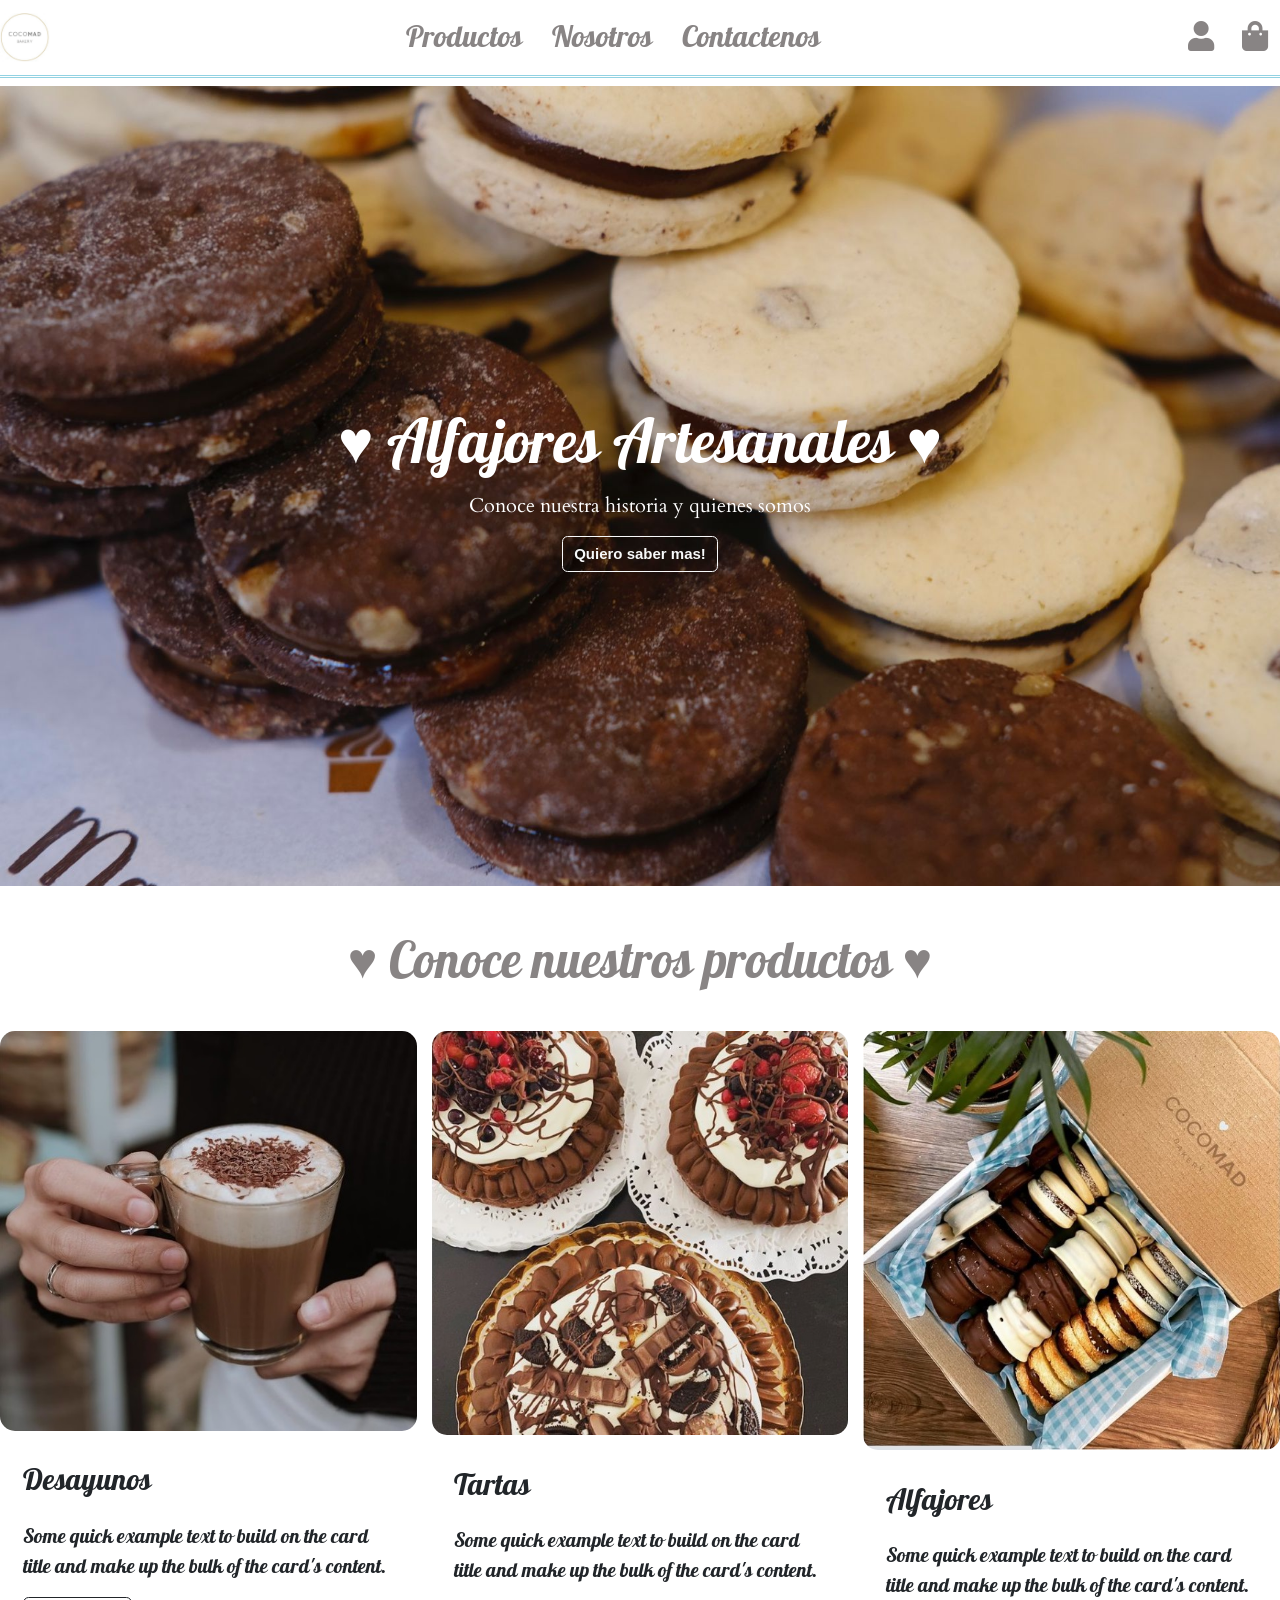
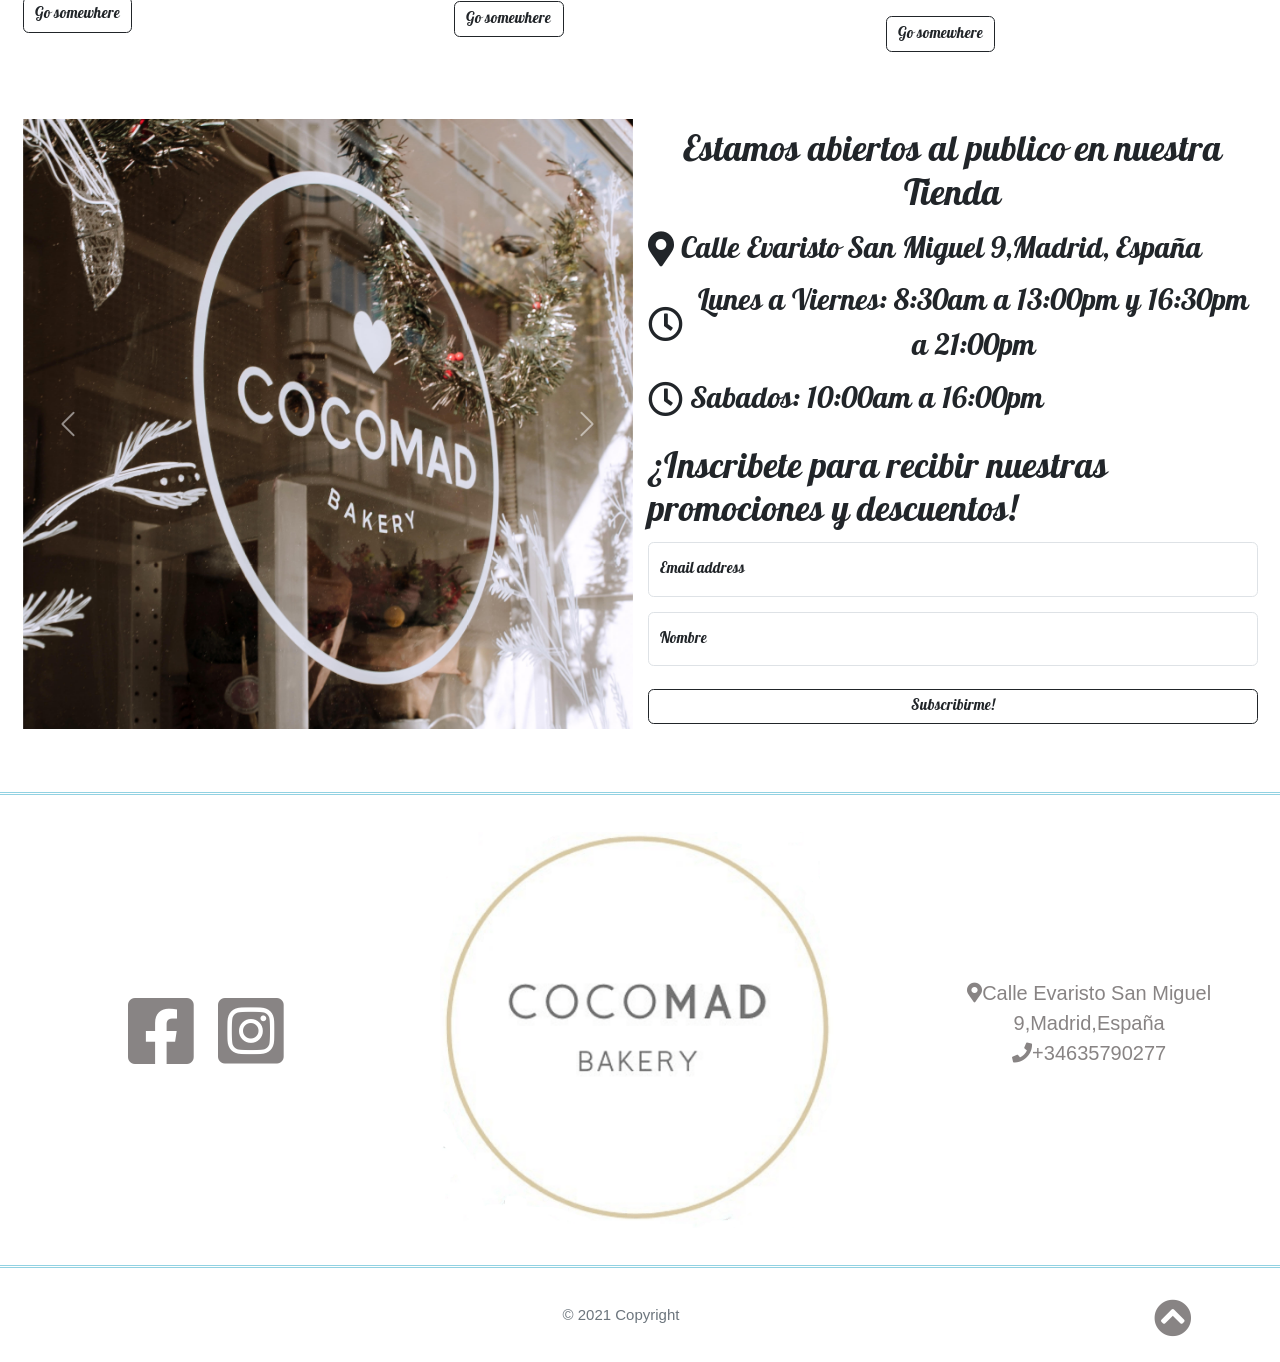
==== cocomad/index.html @ eaf37730 "avance con cocomad" ====
<!doctype html>
<html lang="en">

<head>
    <meta charset="utf-8">
    <meta name="viewport" content="width=device-width, initial-scale=1">
    <!-- Bootstrap and W3 CSS -->
    <link href="https://cdn.jsdelivr.net/npm/bootstrap@5.0.1/dist/css/bootstrap.min.css" rel="stylesheet"
        integrity="sha384-+0n0xVW2eSR5OomGNYDnhzAbDsOXxcvSN1TPprVMTNDbiYZCxYbOOl7+AMvyTG2x" crossorigin="anonymous">
    <link rel="stylesheet" href="https://www.w3schools.com/w3css/4/w3.css">
    <!-- Link estilos CSS -->
    <link rel="stylesheet" href="stylecoco.css">
    <!-- Link fonts and styles -->
    <link rel="stylesheet" href="https://cdnjs.cloudflare.com/ajax/libs/font-awesome/5.15.3/css/all.min.css">
    <link rel="preconnect" href="https://fonts.gstatic.com">
    <link rel="preconnect" href="https://fonts.googleapis.com">
    <link rel="preconnect" href="https://fonts.gstatic.com" crossorigin>
    <link href="https://fonts.googleapis.com/css2?family=Courgette&display=swap" rel="stylesheet">
    <link href="https://fonts.googleapis.com/css2?family=Pattaya&display=swap" rel="stylesheet">
    <link href="https://fonts.googleapis.com/css2?family=Cardo:wght@700&family=Courgette&display=swap" rel="stylesheet">

    <link rel="icon" href="cocoimag/cocomad.png">
    <title>CocoMad Bakery</title>
</head>

<nav class="sticky-top navbar navbar-expand-lg navbar-light container-fluid barranav">
    <a href=""><img class="logo-header" src="cocoimag/cocomadpng.png" alt=""></a>
    <button class="navbar-toggler bg-light" type="button" data-bs-toggle="collapse"
        data-bs-target="#navbarSupportedContent" aria-controls="navbarSupportedContent" aria-expanded="false"
        aria-label="Toggle navigation">
        <span class="navbar-toggler-icon bg-light"></span>
    </button>
    <div class="collapse navbar-collapse nav-lista" id="navbarSupportedContent">
        <ul class="navbar-nav ms-auto me-auto mb-2 ml-auto mb-lg-0 align-items-lg-center">
            <li class="nav-item  my-2 me-2 mx-lg-3">
                <a href="productos.html" target="_blank">Productos</a>
            </li>
            <li class="nav-item  my-2 me-2 mx-lg-3">
                <a href="#">Nosotros</a>
            </li>
            <li class="nav-item  my-2 me-2 mx-lg-3">
                <a href="#">Contactenos</a>
            </li>
        </ul>
        <div>
            <a class="btn boton-nav" type="button"><i class="fas fa-user"></i></a>
            <a class="btn boton-nav" type="button"><i class="fas fa-shopping-bag"></i></a>
        </div>
    </div>
</nav>

<header>
    <div class=" d-none d-lg-block justify-content-center align-items-center ps-3 pe-3 mt-2">
    </div>
</header>

<body>
    <!-- seccion Imagen -->
    <main>
        <div class="bg-image d-flex justify-content-center align-items-center mb-4 ppal-image">
            <div class="text-center">
                <h1>♥ Alfajores Artesanales ♥</h1>
                <p>Conoce nuestra historia y quienes somos</p>
                <a href="#" class="btn btn-outline-light"><b>Quiero saber mas!</b></a>
            </div>
        </div>
        <!-- seccion div de bienvenida -->
        <div class="container-fluid bienvenidos mb-4">
            <h1 class="mb-0">♥ Conoce nuestros productos ♥</h1>
        </div>
        <!-- seccion de tarjetas -->
        <div>
            <div class="row gx-3 gy-2 mb-4">
                <div class="col-12 col-lg-4">
                    <div class="card tarjetas align-items-center">
                        <img src="/cocomad/cocoimag/feca.jpg" class="card-img-top img-tarjetas" alt="...">
                        <div class="p-4">
                            <h2 class="mb-4">Desayunos</h2>
                            <p class="">Some quick example text to build on the card title and make up the bulk of
                                the card's content.</p>
                            <a href="#" class="btn btn-outline-dark">Go somewhere</a>
                        </div>
                    </div>
                </div>
                <div class="col-12 col-lg-4">
                    <div class="card tarjetas align-items-center">
                        <img src="/cocomad/cocoimag/tortas.jpg" class="card-img-top img-tarjetas" alt="...">
                        <div class="p-4">
                            <h2 class="mb-4">Tartas</h2>
                            <p class="">Some quick example text to build on the card title and make up the bulk of
                                the card's content.</p>
                            <a href="#" class="btn btn-outline-dark">Go somewhere</a>
                        </div>
                    </div>
                </div>
                <div class="col-12 col-lg-4">
                    <div class="card tarjetas align-items-center">
                        <img src="/cocomad/cocoimag/alfajores.jpg" class="card-img-top img-tarjetas" alt="...">
                        <div class="p-4">
                            <h2 class="mb-4">Alfajores</h2>
                            <p class="">Some quick example text to build on the card title and make up the bulk of
                                the card's content.</p>
                            <a href="#" class="btn btn-outline-dark">Go somewhere</a>
                        </div>
                    </div>
                </div>
            </div>
        </div>
        <!-- seccion de carrousel  -->
        <div class="row gx-3 gy-2 p-4 mb-4" id="concatUs">
            <div class="col-12 col-lg-6">
                <div id="carouselExampleFade" class="carousel slide carousel-fade" data-bs-ride="carousel">
                    <div class="carousel-inner">
                        <div class="carousel-item active">
                            <img src="/cocomad/cocoimag/vidriococo.jpg" class="d-block w-100" alt="...">
                        </div>
                        <div class="carousel-item">
                            <img src="/cocomad/cocoimag/alfajores bandeja.jpg" class="d-block w-100" alt="...">
                        </div>
                        <div class="carousel-item">
                            <img src="/cocomad/cocoimag/nosotros.jpg" class="d-block w-100" alt="...">
                        </div>
                    </div>
                    <button class="carousel-control-prev" type="button" data-bs-target="#carouselExampleFade"
                        data-bs-slide="prev">
                        <span class="carousel-control-prev-icon" aria-hidden="true"></span>
                        <span class="visually-hidden">Previous</span>
                    </button>
                    <button class="carousel-control-next" type="button" data-bs-target="#carouselExampleFade"
                        data-bs-slide="next">
                        <span class="carousel-control-next-icon" aria-hidden="true"></span>
                        <span class="visually-hidden">Next</span>
                    </button>
                </div>
            </div>
            <div class="col-12 col-lg-6 d-flex flex-column justify-content-lg-around align-items-center">
                <div class="apertura mb-2 text-center">
                    <h1>Estamos abiertos al publico en nuestra Tienda</h1>
                    <div class="links-contacto d-flex align-items-center mb-2">
                        <i class="fas fa-map-marker-alt"></i>
                        <p class="mb-0 ms-2">Calle Evaristo San Miguel 9,Madrid, España</p>
                    </div>
                    <div class="links-contacto d-flex align-items-center mb-2">
                        <i class="far fa-clock"></i>
                        <p class="mb-0 ms-2">Lunes a Viernes: 8:30am a 13:00pm y 16:30pm a 21:00pm</p>
                    </div>
                    <div class="links-contacto d-flex align-items-center mb-2">
                        <i class="far fa-clock"></i>
                        <p class="mb-0 ms-2">Sabados: 10:00am a 16:00pm</p>
                    </div>
                </div>
                <div class="formu">
                    <h1>¿Inscribete para recibir nuestras promociones y descuentos!</h1>
                    <div class="form-floating mb-3">
                        <input type="email" class="form-control" id="floatingInput" placeholder="name@example.com">
                        <label for="floatingInput">Email address</label>
                    </div>
                    <div class="form-floating mb-4">
                        <input type="name" class="form-control" id="floatingPassword" placeholder="Nombre">
                        <label for="floatingPassword">Nombre</label>
                    </div>
                    <div class="d-grid gap-2 mb-4">
                        <button class="btn btn-outline-dark" type="button">Subscribirme!</button>
                    </div>
                </div>
            </div>
        </div>
        </div>
    </main>
    <!-- seccion pie de pagina -->
    <section>
        <footer class="container-fluid footer">
            <div class="row text-center align-items-center d-flex">
                <div class="col-12 col-md-4 my-4">
                    <a href="https://www.facebook.com/CocoMad-Bakery-825265017858105" target="blank"><i
                            class="fab fa-facebook-square social-icon"></i></a>
                    <a href="https://www.instagram.com/cocomadbakery/" target="blank"><i
                            class="fab fa-instagram-square social-icon"></i></a>
                </div>
                <div class="col-12 col-md-4 my-4">
                    <a href=""><img class="imagen-pie" src="cocoimag/cocomad.png" alt=""></a>
                </div>
                <div class="col-12 col-md-4 my-4">
                    <ul class="links">
                        <li><a href=""><i class="fas fa-map-marker-alt"></i>Calle Evaristo San Miguel 9,Madrid,España</a>
                        </li>
                        <li><a href=""><i class="fas fa-phone"></i>+34635790277</a></li>
                    </ul>
                </div>
            </div>
        </footer>
        <div class="d-flex justify-content-center align-items-center bg">
            <div class="col-10 text-center p-3 text-secondary">
                © 2021 Copyright
            </div>
            <a href="#" class="volverArriba mt-2"><i class="fas fa-chevron-circle-up"></i></a>
        </div>
    </section>


    <!-- Option 1: Bootstrap Bundle with Popper -->
    <script src="https://cdn.jsdelivr.net/npm/bootstrap@5.0.1/dist/js/bootstrap.bundle.min.js"
        integrity="sha384-gtEjrD/SeCtmISkJkNUaaKMoLD0//ElJ19smozuHV6z3Iehds+3Ulb9Bn9Plx0x4"
        crossorigin="anonymous"></script>
    <script src="index.js"></script>

</body>

</html>
---- cocomad/stylecoco.css ----
* {
   box-sizing: border-box;
   margin: 0;
   padding: 0;
}


/* seccion barra de navegacion  */

.barranav {
   background-color: rgb(255, 255, 255);
   color: rgb(136, 132, 132);
   font-family: 'Pattaya', sans-serif;
   border-bottom: double rgb(146, 210, 226);
}
.nav-lista a {
   font-size: 30px;
   color: rgb(136, 132, 132);
   text-decoration: none;
}
.nav-lista a:hover{
   color: rgb(146, 210, 226);
}

.logo-header {
   width: 50px;
}

/* seccion IMAGEN PPAL */

.ppal-image {
   background-image: url(./cocoimag/alfajores\ clasicos.jpeg);
   background-repeat: no-repeat;
   background-size: cover;
   background-attachment:fixed;
   width: 100%;
   height:800px;
}
@media only screen and (max-width: 1000px) {
   .ppal-image {
     height: 400px;
   }
 }

 .ppal-image h1 {
  font-size: 60px;
  font-family: 'Pattaya', sans-serif;
  color: white;
}
.ppal-image p {
   font-size: 20px;
   font-family: 'Cardo', serif;
   color: white;
 }

/* seccion de bienvenida */

.bienvenidos {
   text-align: center;
   /* background-color: rgb(146, 210, 226); */
   padding: 1rem;
}
.bienvenidos h1 {
   font-family: 'Courgette', cursive;
   font-size: 50px;
   font-family: 'Pattaya', sans-serif;
   color: rgb(136, 132, 132);
}


/* seccion de cards */
.tarjetas{
   border: none;
   font-family: 'Pattaya', sans-serif;
}
.tarjetas h2 {
   font-family: 'Pattaya', sans-serif;
}
.tarjetas p {
   font-size: 20px;
}
.img-tarjetas{
   max-height:470px ;
   max-width: 600px;
   border-radius: 1rem;
}
.boton-producto {
   text-decoration: none;
color: cadetblue;
border-color: cadetblue;
}

/* seccion contacto */

.apertura h1{
   font-family: 'Pattaya', sans-serif;
}
.links-contacto {
   list-style: none;
   font-family: 'Pattaya', sans-serif;
   font-size: 35px;
}
.links-contacto p {
   font-family: 'Pattaya', sans-serif;
   font-size: 30px;
}

.formu {
   font-family: 'Pattaya', sans-serif;
}
.formu h1 {
   font-family: 'Pattaya', sans-serif;
}

/* seccion pie de pagina  */

.footer {
   background-color: white;
   border-top: double rgb(146, 210, 226);
   padding: 1rem 0;
}

.footer a :hover {
   color: rgb(146, 210, 226);
}

.social-icon {
   font-size: 5rem;
   margin: 0 10px;
   color: rgb(136, 132, 132);
   transition-duration: 0.5s;
}

.social-icon :hover {
   color: rgb(146, 210, 226);
   text-shadow: 4px 3px 2px rgba(58, 57, 57, 0.575), 4px 4px 5px rgba(112, 112, 112, 0.493);
}

.links {
   list-style: none;
   font-size: 20px;
}

.links a {
   color: rgb(136, 132, 132);
   text-decoration: none;
}

.links a :hover {
   color: rgb(146, 210, 226);
   font-size: 125%;
}

.imagen-pie {
   width: 400px;
}

.bg {
   background-color: white;
   border-top: double rgb(146, 210, 226);
   padding: 1rem 0;
}
.volverArriba {
   font-size: 2.5rem;
   color: rgb(39, 38, 38);
   text-decoration: none;
   transition: 0.4s;
}
.volverArriba:link,
.volverArriba:visited,
.volverArriba:active {
   color: rgb(136, 132, 132);
}
.volverArriba:hover {
   color: rgb(146, 210, 226);
}
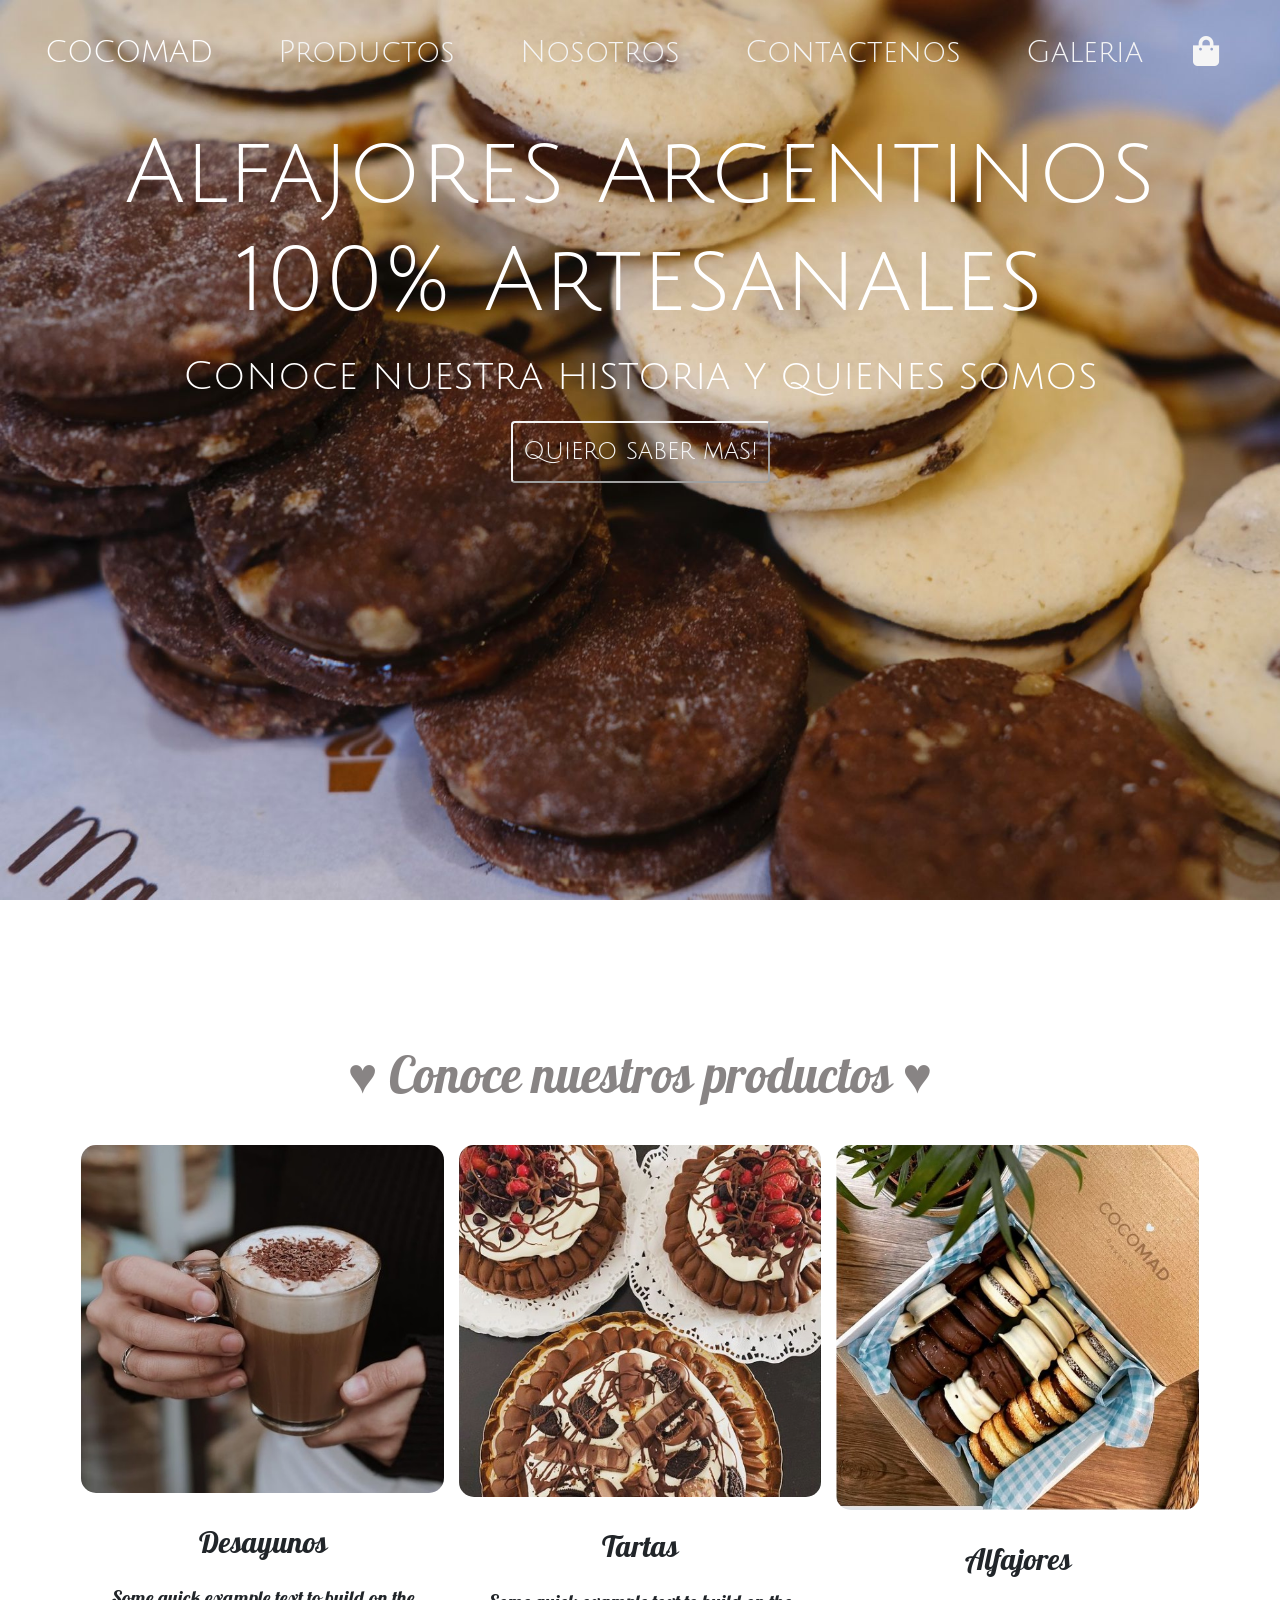
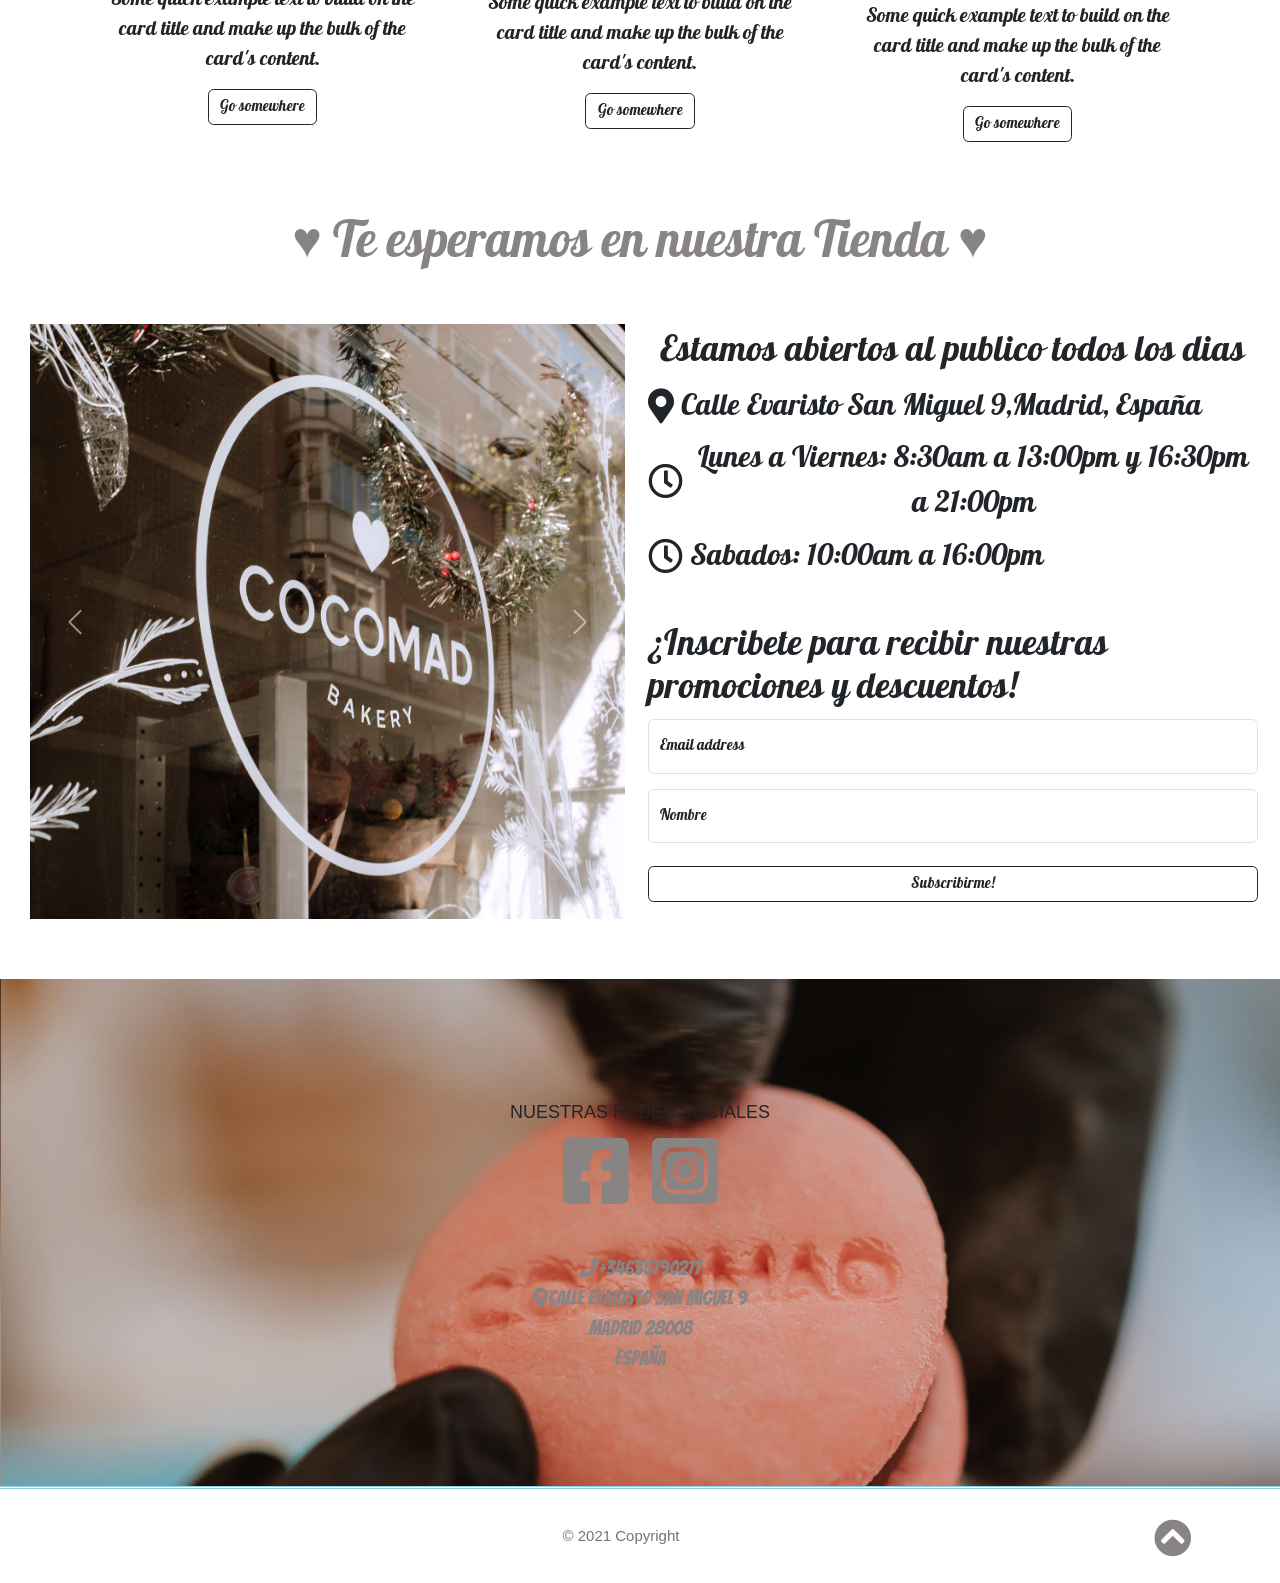
==== commit 870d2f5c: "se puso el react y modifico un poco" ====
--- a/cocomad/index.html
+++ b/cocomad/index.html
@@ -18,12 +18,14 @@
     <link href="https://fonts.googleapis.com/css2?family=Courgette&display=swap" rel="stylesheet">
     <link href="https://fonts.googleapis.com/css2?family=Pattaya&display=swap" rel="stylesheet">
     <link href="https://fonts.googleapis.com/css2?family=Cardo:wght@700&family=Courgette&display=swap" rel="stylesheet">
+    <link href="https://fonts.googleapis.com/css2?family=Julius+Sans+One&display=swap" rel="stylesheet">
+    <link href="https://fonts.googleapis.com/css2?family=Bangers&display=swap" rel="stylesheet">
 
     <link rel="icon" href="cocoimag/cocomad.png">
     <title>CocoMad Bakery</title>
 </head>
 
-<nav class="sticky-top navbar navbar-expand-lg navbar-light container-fluid barranav">
+<!-- <nav class="sticky-top navbar navbar-expand-lg navbar-light container-fluid barranav">
     <a href=""><img class="logo-header" src="cocoimag/cocomadpng.png" alt=""></a>
     <button class="navbar-toggler bg-light" type="button" data-bs-toggle="collapse"
         data-bs-target="#navbarSupportedContent" aria-controls="navbarSupportedContent" aria-expanded="false"
@@ -47,34 +49,41 @@
             <a class="btn boton-nav" type="button"><i class="fas fa-shopping-bag"></i></a>
         </div>
     </div>
-</nav>
-
-<header>
-    <div class=" d-none d-lg-block justify-content-center align-items-center ps-3 pe-3 mt-2">
-    </div>
-</header>
+</nav> -->
+
 
 <body>
     <!-- seccion Imagen -->
+    <header>
+        <div class="mb-4 ppal-image">
+            <div id="myNavbar" class="barranav">
+                    <a href="#home" class="nav-links ms-3 me-3 p-3 active">COCOMAD</a>
+                    <a class="nav-links ms-3 me-3 p-3" href="productos.html" target="_blank">Productos</a>
+                    <a class="nav-links ms-3 me-3 p-3" href="nosotros.html">Nosotros</a>
+                    <a class="nav-links ms-3 me-3 p-3" href="#">Contactenos</a>
+                    <a class="nav-links ms-3 me-3 p-3" href="#">Galeria</a>
+                    <a class="buyer-icon ms-3 me-3" type="button"><i class="fas fa-shopping-bag"></i></a>
+                    <a href="javascript:void(0);" class="burger" onclick="NavbarMenu()">&#9776;</a>
+            </div>
+            <div class="mt-3 text-center efecto-artesanal">
+                <h1>Alfajores Argentinos <br> 100% Artesanales</h1>
+                <p>Conoce nuestra historia y quienes somos</p>
+                <button href="#" class="boton-artesanal">Quiero saber mas!</button>
+            </div>
+        </div>
+    </header>
     <main>
-        <div class="bg-image d-flex justify-content-center align-items-center mb-4 ppal-image">
-            <div class="text-center">
-                <h1>♥ Alfajores Artesanales ♥</h1>
-                <p>Conoce nuestra historia y quienes somos</p>
-                <a href="#" class="btn btn-outline-light"><b>Quiero saber mas!</b></a>
-            </div>
-        </div>
         <!-- seccion div de bienvenida -->
         <div class="container-fluid bienvenidos mb-4">
             <h1 class="mb-0">♥ Conoce nuestros productos ♥</h1>
         </div>
         <!-- seccion de tarjetas -->
-        <div>
+        <div class="container m-auto">
             <div class="row gx-3 gy-2 mb-4">
                 <div class="col-12 col-lg-4">
                     <div class="card tarjetas align-items-center">
                         <img src="/cocomad/cocoimag/feca.jpg" class="card-img-top img-tarjetas" alt="...">
-                        <div class="p-4">
+                        <div class="p-4 text-center">
                             <h2 class="mb-4">Desayunos</h2>
                             <p class="">Some quick example text to build on the card title and make up the bulk of
                                 the card's content.</p>
@@ -85,7 +94,7 @@
                 <div class="col-12 col-lg-4">
                     <div class="card tarjetas align-items-center">
                         <img src="/cocomad/cocoimag/tortas.jpg" class="card-img-top img-tarjetas" alt="...">
-                        <div class="p-4">
+                        <div class="p-4 text-center">
                             <h2 class="mb-4">Tartas</h2>
                             <p class="">Some quick example text to build on the card title and make up the bulk of
                                 the card's content.</p>
@@ -96,7 +105,7 @@
                 <div class="col-12 col-lg-4">
                     <div class="card tarjetas align-items-center">
                         <img src="/cocomad/cocoimag/alfajores.jpg" class="card-img-top img-tarjetas" alt="...">
-                        <div class="p-4">
+                        <div class="p-4 text-center">
                             <h2 class="mb-4">Alfajores</h2>
                             <p class="">Some quick example text to build on the card title and make up the bulk of
                                 the card's content.</p>
@@ -106,9 +115,13 @@
                 </div>
             </div>
         </div>
+        <!-- seccion contactenos -->
+        <div class="container-fluid bienvenidos">
+            <h1 class="mb-0">♥ Te esperamos en nuestra Tienda ♥</h1>
+        </div>
         <!-- seccion de carrousel  -->
         <div class="row gx-3 gy-2 p-4 mb-4" id="concatUs">
-            <div class="col-12 col-lg-6">
+            <div class="col-12 col-xl-6 p-3">
                 <div id="carouselExampleFade" class="carousel slide carousel-fade" data-bs-ride="carousel">
                     <div class="carousel-inner">
                         <div class="carousel-item active">
@@ -133,9 +146,9 @@
                     </button>
                 </div>
             </div>
-            <div class="col-12 col-lg-6 d-flex flex-column justify-content-lg-around align-items-center">
+            <div class="col-12 col-xl-6 d-flex flex-column justify-content-lg-around align-items-center">
                 <div class="apertura mb-2 text-center">
-                    <h1>Estamos abiertos al publico en nuestra Tienda</h1>
+                    <h1 class="apertura-title">Estamos abiertos al publico todos los dias</h1>
                     <div class="links-contacto d-flex align-items-center mb-2">
                         <i class="fas fa-map-marker-alt"></i>
                         <p class="mb-0 ms-2">Calle Evaristo San Miguel 9,Madrid, España</p>
@@ -150,7 +163,7 @@
                     </div>
                 </div>
                 <div class="formu">
-                    <h1>¿Inscribete para recibir nuestras promociones y descuentos!</h1>
+                    <h1 class="apertura-title">¿Inscribete para recibir nuestras promociones y descuentos!</h1>
                     <div class="form-floating mb-3">
                         <input type="email" class="form-control" id="floatingInput" placeholder="name@example.com">
                         <label for="floatingInput">Email address</label>
@@ -170,24 +183,25 @@
     <!-- seccion pie de pagina -->
     <section>
         <footer class="container-fluid footer">
-            <div class="row text-center align-items-center d-flex">
+            <div class="row text-center align-items-center d-flex flex-column">
                 <div class="col-12 col-md-4 my-4">
+                    <h5>NUESTRAS REDES SOCIALES</h5>
                     <a href="https://www.facebook.com/CocoMad-Bakery-825265017858105" target="blank"><i
                             class="fab fa-facebook-square social-icon"></i></a>
                     <a href="https://www.instagram.com/cocomadbakery/" target="blank"><i
                             class="fab fa-instagram-square social-icon"></i></a>
                 </div>
+                <!-- <div class="col-12 col-md-4 my-4">
+                    <a href=""><img class="imagen-pie" src="cocoimag/cocomad.png" alt=""></a>
+                </div> -->
                 <div class="col-12 col-md-4 my-4">
-                    <a href=""><img class="imagen-pie" src="cocoimag/cocomad.png" alt=""></a>
-                </div>
-                <div class="col-12 col-md-4 my-4">
-                    <ul class="links">
-                        <li><a href=""><i class="fas fa-map-marker-alt"></i>Calle Evaristo San Miguel 9,Madrid,España</a>
-                        </li>
-                        <li><a href=""><i class="fas fa-phone"></i>+34635790277</a></li>
-                    </ul>
-                </div>
-            </div>
+                    <div class="links">
+                        <a href=""><i class="fas fa-phone"></i>+34635790277</a> <br>
+                        <a href=""><i class="fas fa-map-marker-alt"></i>Calle Evaristo San Miguel
+                            9 <br> Madrid 28008 <br> España</a> <br>
+
+                    </div>
+                </div>
         </footer>
         <div class="d-flex justify-content-center align-items-center bg">
             <div class="col-10 text-center p-3 text-secondary">
--- a/cocomad/stylecoco.css
+++ b/cocomad/stylecoco.css
@@ -4,26 +4,67 @@
    padding: 0;
 }
 
-
 /* seccion barra de navegacion  */
 
 .barranav {
-   background-color: rgb(255, 255, 255);
-   color: rgb(136, 132, 132);
-   font-family: 'Pattaya', sans-serif;
-   border-bottom: double rgb(146, 210, 226);
-}
-.nav-lista a {
+   padding: 2rem 1rem 2rem 1rem;
+   overflow: hidden;
+   background-color: none;
+   color: whitesmoke;
+   font-family: 'Julius Sans One', sans-serif;
+}
+
+.barranav a {
    font-size: 30px;
-   color: rgb(136, 132, 132);
-   text-decoration: none;
-}
-.nav-lista a:hover{
-   color: rgb(146, 210, 226);
-}
-
-.logo-header {
-   width: 50px;
+   color: whitesmoke;
+   text-decoration: none;
+}
+
+.barranav a:hover {
+   color: rgb(146, 210, 226);
+}
+.barranav a.active {
+   background-color: none;
+   color: white;
+ }
+
+ .burger{
+    font-size: 30px;
+ }
+
+.barranav .burger {
+   display: none;
+}
+
+@media screen and (max-width: 1050px) {
+   .barranav a:not(:first-child) {display: none;}
+   .barranav a.burger {
+     float: right;
+     display: block;
+   }
+ }
+
+ @media screen and (max-width: 1050px) {
+   .barranav.responsive .burger {
+     position: absolute;
+     right: 0;
+   }
+   .barranav.responsive a {
+     float: none;
+     display: block;
+     text-align: left;
+   }
+ 
+ }
+
+.buyer-icon {
+   font-size: 30px;
+   color: whitesmoke;
+   text-decoration: none;
+}
+
+.buyer-icon:hover {
+   color: rgb(146, 210, 226);
 }
 
 /* seccion IMAGEN PPAL */
@@ -32,26 +73,67 @@
    background-image: url(./cocoimag/alfajores\ clasicos.jpeg);
    background-repeat: no-repeat;
    background-size: cover;
-   background-attachment:fixed;
+   background-attachment: fixed;
    width: 100%;
-   height:800px;
-}
-@media only screen and (max-width: 1000px) {
+   height: 1000px;
+}
+
+@media only screen and (max-width: 1050px) {
    .ppal-image {
-     height: 400px;
-   }
- }
-
- .ppal-image h1 {
-  font-size: 60px;
-  font-family: 'Pattaya', sans-serif;
-  color: white;
-}
-.ppal-image p {
-   font-size: 20px;
-   font-family: 'Cardo', serif;
+      height: 600px;
+   }
+}
+
+.efecto-artesanal h1 {
+   font-size: 90px;
+   font-family: 'Julius Sans One', sans-serif;
    color: white;
- }
+}
+
+.efecto-artesanal p {
+   font-size: 40px;
+   font-family: 'Julius Sans One', sans-serif;
+   color: white;
+}
+
+.efecto-artesanal {
+   animation: efecto-games 2.2s cubic-bezier(0.77, 0, 0.7, 1);
+}
+
+@keyframes efecto-games {
+   0% {
+      transform: translateY(450px);
+   }
+}
+
+@media only screen and (max-width: 1050px) {
+   .efecto-artesanal h1 {
+      font-size: 40px;
+   }
+   .efecto-artesanal p {
+      font-size: 15px;
+   }
+}
+
+.boton-artesanal {
+   background: none;
+   padding: 10px;
+   color: whitesmoke;
+   border-color: whitesmoke;
+   border-radius: 0.25rem;
+   font-size: 25px;
+   font-family: 'Julius Sans One', sans-serif;
+}
+
+.boton-artesanal:hover {
+   background: rgb(146, 210, 226);
+   padding: 10px;
+   color: whitesmoke;
+   border-color: whitesmoke;
+   border-radius: 0.25rem;
+   font-size: 25px;
+   font-family: 'Julius Sans One', sans-serif;
+}
 
 /* seccion de bienvenida */
 
@@ -60,54 +142,76 @@
    /* background-color: rgb(146, 210, 226); */
    padding: 1rem;
 }
+
 .bienvenidos h1 {
-   font-family: 'Courgette', cursive;
    font-size: 50px;
    font-family: 'Pattaya', sans-serif;
    color: rgb(136, 132, 132);
 }
 
+@media only screen and (max-width: 1050px) {
+   .bienvenidos h1 {
+      font-size: 27px;
+   }
+}
 
 /* seccion de cards */
-.tarjetas{
+
+.tarjetas {
    border: none;
    font-family: 'Pattaya', sans-serif;
 }
+
 .tarjetas h2 {
    font-family: 'Pattaya', sans-serif;
 }
+
 .tarjetas p {
    font-size: 20px;
 }
-.img-tarjetas{
-   max-height:470px ;
+
+.img-tarjetas {
+   max-height: 470px;
    max-width: 600px;
    border-radius: 1rem;
 }
+
 .boton-producto {
    text-decoration: none;
-color: cadetblue;
-border-color: cadetblue;
+   color: cadetblue;
+   border-color: cadetblue;
 }
 
 /* seccion contacto */
 
-.apertura h1{
-   font-family: 'Pattaya', sans-serif;
-}
+.apertura-title {
+   font-family: 'Pattaya', sans-serif;
+}
+
 .links-contacto {
    list-style: none;
    font-family: 'Pattaya', sans-serif;
    font-size: 35px;
 }
+
 .links-contacto p {
    font-family: 'Pattaya', sans-serif;
    font-size: 30px;
 }
 
+@media only screen and (max-width: 800px) {
+   .apertura-title {
+      font-size: 20px;
+   }
+   .links-contacto p {
+      font-size: 15px;
+   }
+}
+
 .formu {
    font-family: 'Pattaya', sans-serif;
 }
+
 .formu h1 {
    font-family: 'Pattaya', sans-serif;
 }
@@ -115,9 +219,11 @@
 /* seccion pie de pagina  */
 
 .footer {
-   background-color: white;
-   border-top: double rgb(146, 210, 226);
-   padding: 1rem 0;
+   background-image: url(/cocomad/cocoimag/alfacococolorfoot.jpg);
+   background-repeat: no-repeat;
+   background-size: cover;
+   padding: 6rem 3rem;
+   font-family: 'Bangers', cursive;
 }
 
 .footer a :hover {
@@ -153,6 +259,12 @@
 
 .imagen-pie {
    width: 400px;
+}
+
+@media only screen and (max-width: 1050px) {
+   .imagen-pie {
+      width: 200px;
+   }
 }
 
 .bg {
@@ -160,17 +272,18 @@
    border-top: double rgb(146, 210, 226);
    padding: 1rem 0;
 }
+
 .volverArriba {
    font-size: 2.5rem;
    color: rgb(39, 38, 38);
    text-decoration: none;
    transition: 0.4s;
 }
-.volverArriba:link,
-.volverArriba:visited,
-.volverArriba:active {
-   color: rgb(136, 132, 132);
-}
+
+.volverArriba:link, .volverArriba:visited, .volverArriba:active {
+   color: rgb(136, 132, 132);
+}
+
 .volverArriba:hover {
    color: rgb(146, 210, 226);
 }
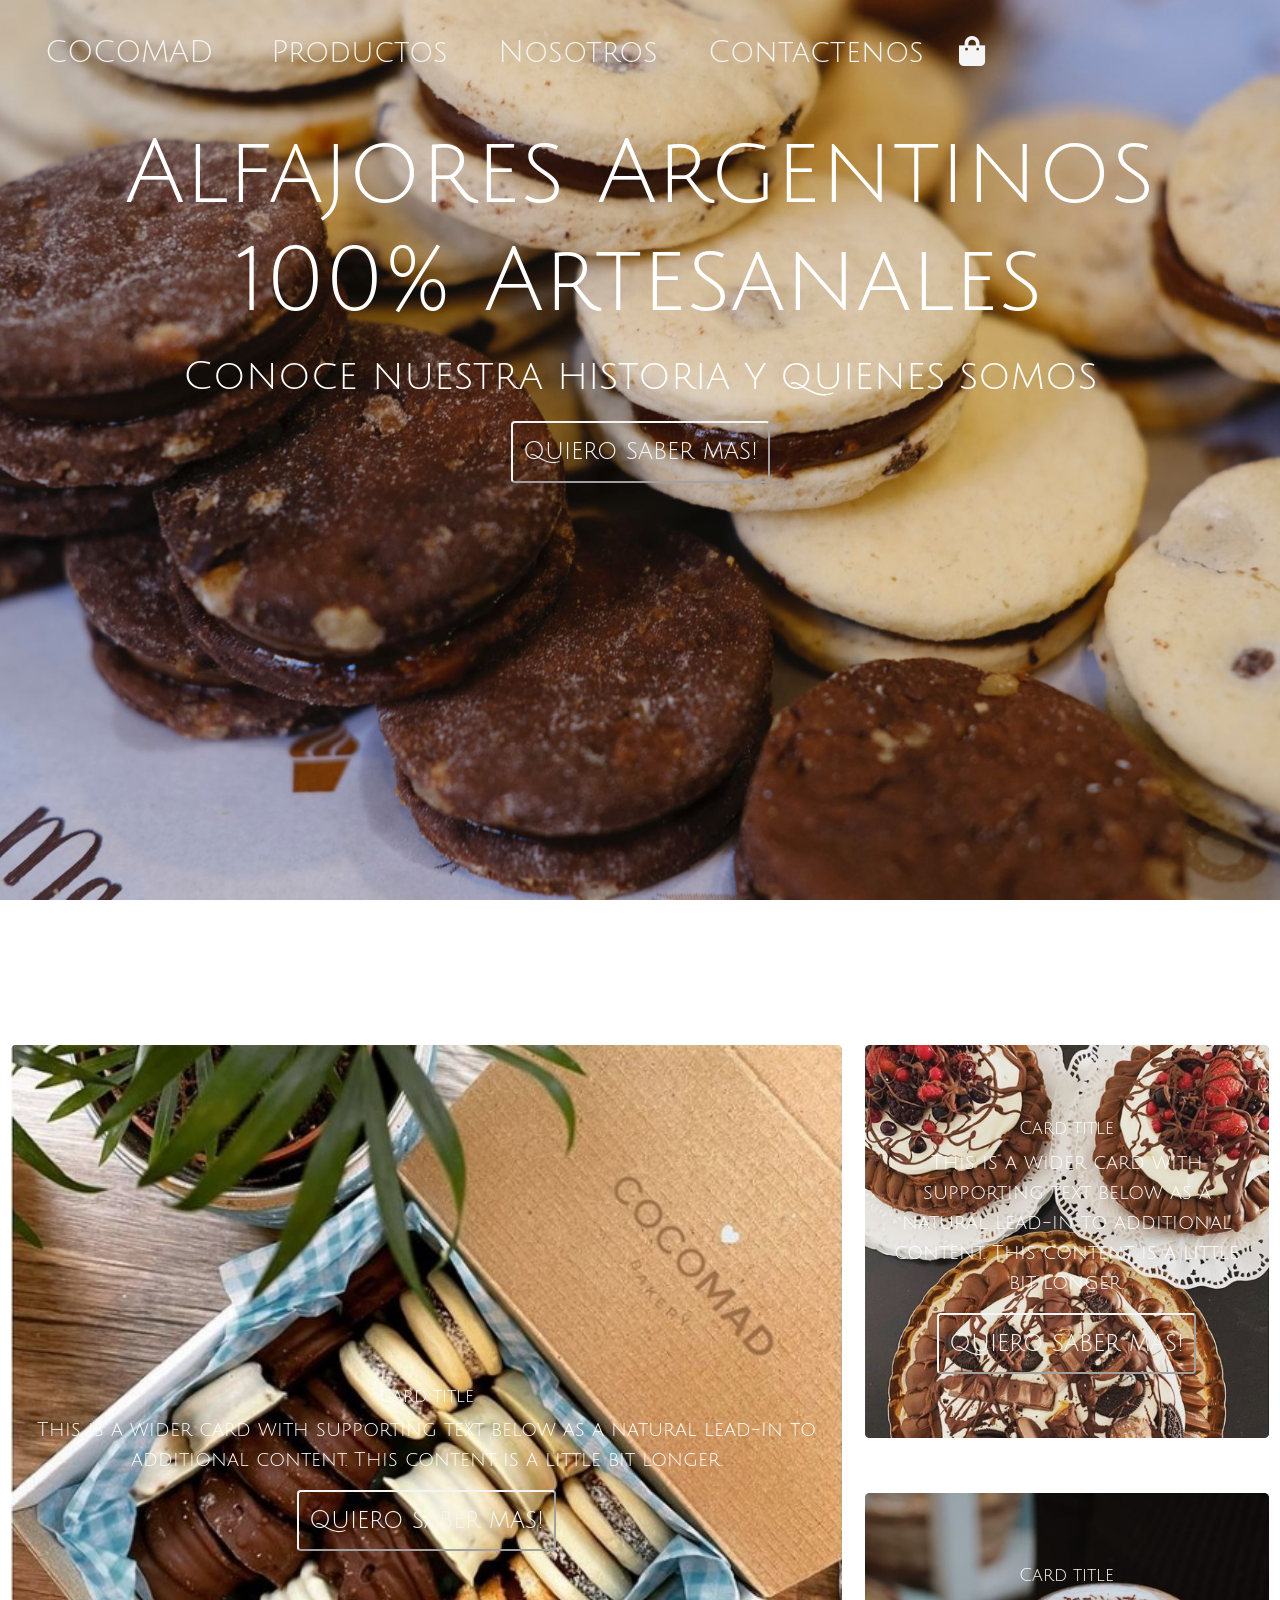
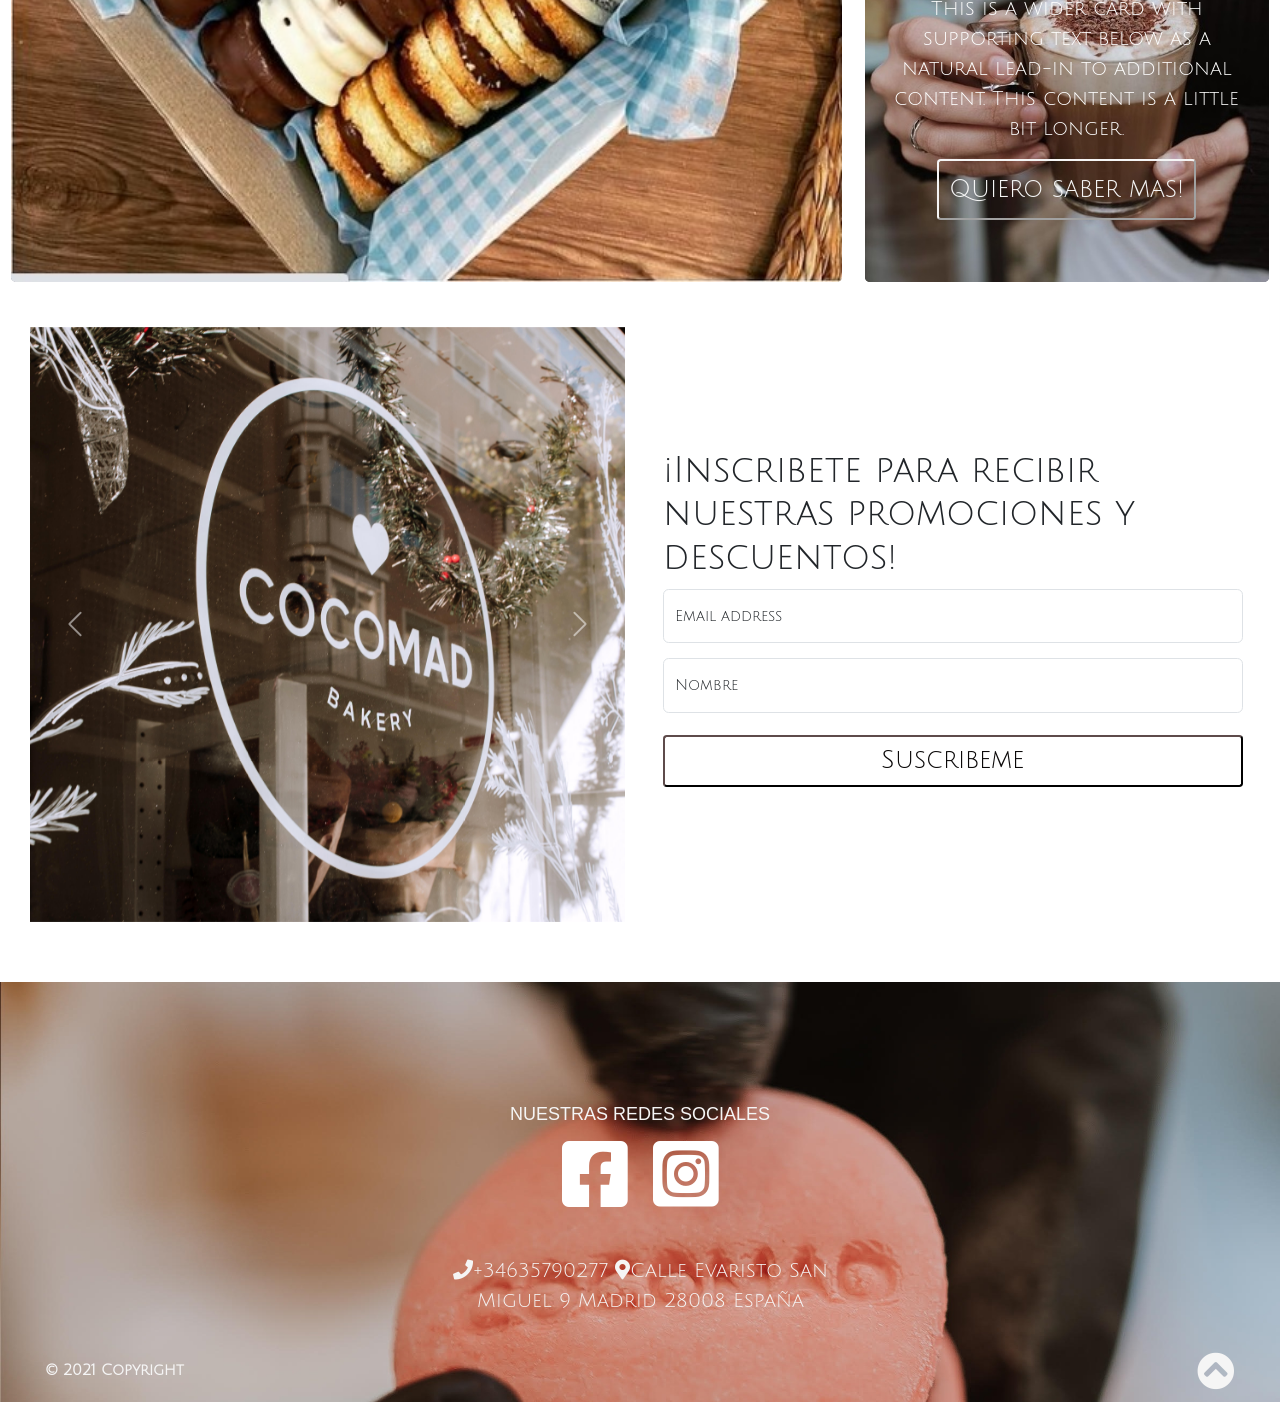
==== commit 815553ca: "se agrego estilos" ====
--- a/cocomad/index.html
+++ b/cocomad/index.html
@@ -12,7 +12,6 @@
     <link rel="stylesheet" href="stylecoco.css">
     <!-- Link fonts and styles -->
     <link rel="stylesheet" href="https://cdnjs.cloudflare.com/ajax/libs/font-awesome/5.15.3/css/all.min.css">
-    <link rel="preconnect" href="https://fonts.gstatic.com">
     <link rel="preconnect" href="https://fonts.googleapis.com">
     <link rel="preconnect" href="https://fonts.gstatic.com" crossorigin>
     <link href="https://fonts.googleapis.com/css2?family=Courgette&display=swap" rel="stylesheet">
@@ -25,45 +24,17 @@
     <title>CocoMad Bakery</title>
 </head>
 
-<!-- <nav class="sticky-top navbar navbar-expand-lg navbar-light container-fluid barranav">
-    <a href=""><img class="logo-header" src="cocoimag/cocomadpng.png" alt=""></a>
-    <button class="navbar-toggler bg-light" type="button" data-bs-toggle="collapse"
-        data-bs-target="#navbarSupportedContent" aria-controls="navbarSupportedContent" aria-expanded="false"
-        aria-label="Toggle navigation">
-        <span class="navbar-toggler-icon bg-light"></span>
-    </button>
-    <div class="collapse navbar-collapse nav-lista" id="navbarSupportedContent">
-        <ul class="navbar-nav ms-auto me-auto mb-2 ml-auto mb-lg-0 align-items-lg-center">
-            <li class="nav-item  my-2 me-2 mx-lg-3">
-                <a href="productos.html" target="_blank">Productos</a>
-            </li>
-            <li class="nav-item  my-2 me-2 mx-lg-3">
-                <a href="#">Nosotros</a>
-            </li>
-            <li class="nav-item  my-2 me-2 mx-lg-3">
-                <a href="#">Contactenos</a>
-            </li>
-        </ul>
-        <div>
-            <a class="btn boton-nav" type="button"><i class="fas fa-user"></i></a>
-            <a class="btn boton-nav" type="button"><i class="fas fa-shopping-bag"></i></a>
-        </div>
-    </div>
-</nav> -->
-
-
 <body>
     <!-- seccion Imagen -->
     <header>
-        <div class="mb-4 ppal-image">
+        <div class="ppal-image">
             <div id="myNavbar" class="barranav">
-                    <a href="#home" class="nav-links ms-3 me-3 p-3 active">COCOMAD</a>
-                    <a class="nav-links ms-3 me-3 p-3" href="productos.html" target="_blank">Productos</a>
-                    <a class="nav-links ms-3 me-3 p-3" href="nosotros.html">Nosotros</a>
-                    <a class="nav-links ms-3 me-3 p-3" href="#">Contactenos</a>
-                    <a class="nav-links ms-3 me-3 p-3" href="#">Galeria</a>
-                    <a class="buyer-icon ms-3 me-3" type="button"><i class="fas fa-shopping-bag"></i></a>
-                    <a href="javascript:void(0);" class="burger" onclick="NavbarMenu()">&#9776;</a>
+                <a href="#home" class="nav-links ms-3 me-3 p-3">COCOMAD</a>
+                <a class="ms-2 me-2 p-3" href="productos.html" target="_blank">Productos</a>
+                <a class="ms-2 me-2 p-3" href="nosotros.html">Nosotros</a>
+                <a class="ms-2 me-2 p-3" href="contacto.html">Contactenos</a>
+                <a class="buyer-icon ms-2 me-2" type="button"><i class="fas fa-shopping-bag"></i></a>
+                <a class="burger" data-bs-toggle="offcanvas" href="#navbarOpen" role="button" aria-controls="offcanvasExample"><i class="fas fa-bars"></i></a>
             </div>
             <div class="mt-3 text-center efecto-artesanal">
                 <h1>Alfajores Argentinos <br> 100% Artesanales</h1>
@@ -72,57 +43,64 @@
             </div>
         </div>
     </header>
+    <!-- off canvas nabvar -->
+    <div class="offcanvas offcanvas-start" tabindex="-1" id="navbarOpen" aria-labelledby="offcanvasExampleLabel">
+        <div class="d-flex justify-content-end">
+          <button type="button" class="btn-close text-reset" data-bs-dismiss="offcanvas" aria-label="Close"></button>
+        </div>
+        <div class="offcanvas-body d-flex flex-column  align-items-center barranav-open">
+            <a href="#home" class="ms-3 me-3 p-3">COCOMAD</a>
+            <a class="nav-links ms-2 me-2 p-3" href="productos.html" target="_blank">Productos</a>
+            <a class="nav-links ms-2 me-2 p-3" href="nosotros.html">Nosotros</a>
+            <a class="nav-links ms-2 me-2 p-3" href="contacto.html">Contactenos</a>
+            <a class="buyer-icon-open ms-2 me-2" type="button"><i class="fas fa-shopping-bag"></i></a>
+        </div>
+      </div>
+
+
     <main>
-        <!-- seccion div de bienvenida -->
-        <div class="container-fluid bienvenidos mb-4">
-            <h1 class="mb-0">♥ Conoce nuestros productos ♥</h1>
-        </div>
-        <!-- seccion de tarjetas -->
-        <div class="container m-auto">
-            <div class="row gx-3 gy-2 mb-4">
-                <div class="col-12 col-lg-4">
-                    <div class="card tarjetas align-items-center">
-                        <img src="/cocomad/cocoimag/feca.jpg" class="card-img-top img-tarjetas" alt="...">
-                        <div class="p-4 text-center">
-                            <h2 class="mb-4">Desayunos</h2>
-                            <p class="">Some quick example text to build on the card title and make up the bulk of
-                                the card's content.</p>
-                            <a href="#" class="btn btn-outline-dark">Go somewhere</a>
-                        </div>
+        <div class="m-auto row">
+            <div class="col-12 col-lg-8 d-flex flex-column justify-content-between">
+                <div class="card bg-dark text-white mb-2 tarjetas">
+                    <img src="/cocomad/cocoimag/alfajores.jpg" class="card-img" alt="...">
+                    <div
+                        class="card-img-overlay text-center d-flex flex-column align-items-center justify-content-center py-5 px-4">
+                        <h5 class="card-title">Card title</h5>
+                        <p class="card-text">This is a wider card with supporting text below as a natural lead-in to
+                            additional content. This content is a little bit longer.</p>
+                        <button href="#" class="boton-artesanal">Quiero saber mas!</button>
                     </div>
                 </div>
-                <div class="col-12 col-lg-4">
-                    <div class="card tarjetas align-items-center">
-                        <img src="/cocomad/cocoimag/tortas.jpg" class="card-img-top img-tarjetas" alt="...">
-                        <div class="p-4 text-center">
-                            <h2 class="mb-4">Tartas</h2>
-                            <p class="">Some quick example text to build on the card title and make up the bulk of
-                                the card's content.</p>
-                            <a href="#" class="btn btn-outline-dark">Go somewhere</a>
-                        </div>
+            </div>
+            <div class="col-12 col-lg-4 d-flex flex-column justify-content-between">
+                <div class="card bg-dark text-white mb-2 tarjetas">
+                    <img src="/cocomad/cocoimag/tortas.jpg" class="card-img" alt="...">
+                    <div
+                        class="card-img-overlay text-center d-flex flex-column align-items-center justify-content-center py-5 px-4">
+                        <h5 class="card-title">Card title</h5>
+                        <p class="card-text">This is a wider card with supporting text below as a natural lead-in to
+                            additional content. This content is a little bit longer.</p>
+                        <button href="#" class="boton-artesanal">Quiero saber mas!</button>
                     </div>
                 </div>
-                <div class="col-12 col-lg-4">
-                    <div class="card tarjetas align-items-center">
-                        <img src="/cocomad/cocoimag/alfajores.jpg" class="card-img-top img-tarjetas" alt="...">
-                        <div class="p-4 text-center">
-                            <h2 class="mb-4">Alfajores</h2>
-                            <p class="">Some quick example text to build on the card title and make up the bulk of
-                                the card's content.</p>
-                            <a href="#" class="btn btn-outline-dark">Go somewhere</a>
-                        </div>
+                <div class="card bg-dark text-white mb-2 tarjetas">
+                    <img src="/cocomad/cocoimag/feca.jpg" class="card-img" alt="...">
+                    <div
+                        class="card-img-overlay text-center d-flex flex-column align-items-center justify-content-center py-5 px-4">
+                        <h5 class="card-title">Card title</h5>
+                        <p class="card-text">This is a wider card with supporting text below as a natural lead-in to
+                            additional content. This content is a little bit longer.</p>
+                        <button href="#" class="boton-artesanal">Quiero saber mas!</button>
                     </div>
                 </div>
             </div>
         </div>
-        <!-- seccion contactenos -->
-        <div class="container-fluid bienvenidos">
-            <h1 class="mb-0">♥ Te esperamos en nuestra Tienda ♥</h1>
-        </div>
+
         <!-- seccion de carrousel  -->
-        <div class="row gx-3 gy-2 p-4 mb-4" id="concatUs">
-            <div class="col-12 col-xl-6 p-3">
-                <div id="carouselExampleFade" class="carousel slide carousel-fade" data-bs-ride="carousel">
+        <div class="row gx-3 gy-2 p-4 mb-4">
+            <div class="col-12 col-lg-6 p-3">
+                <div id="carouselExampleFade" class="carousel slide carousel-fade d-flex justify-content-center"
+                    data-bs-ride="carousel">
                     <div class="carousel-inner">
                         <div class="carousel-item active">
                             <img src="/cocomad/cocoimag/vidriococo.jpg" class="d-block w-100" alt="...">
@@ -131,7 +109,7 @@
                             <img src="/cocomad/cocoimag/alfajores bandeja.jpg" class="d-block w-100" alt="...">
                         </div>
                         <div class="carousel-item">
-                            <img src="/cocomad/cocoimag/nosotros.jpg" class="d-block w-100" alt="...">
+                            <img src="/cocomad/cocoimag/conitoblack.jpg" class="d-block w-100" alt="...">
                         </div>
                     </div>
                     <button class="carousel-control-prev" type="button" data-bs-target="#carouselExampleFade"
@@ -146,24 +124,9 @@
                     </button>
                 </div>
             </div>
-            <div class="col-12 col-xl-6 d-flex flex-column justify-content-lg-around align-items-center">
-                <div class="apertura mb-2 text-center">
-                    <h1 class="apertura-title">Estamos abiertos al publico todos los dias</h1>
-                    <div class="links-contacto d-flex align-items-center mb-2">
-                        <i class="fas fa-map-marker-alt"></i>
-                        <p class="mb-0 ms-2">Calle Evaristo San Miguel 9,Madrid, España</p>
-                    </div>
-                    <div class="links-contacto d-flex align-items-center mb-2">
-                        <i class="far fa-clock"></i>
-                        <p class="mb-0 ms-2">Lunes a Viernes: 8:30am a 13:00pm y 16:30pm a 21:00pm</p>
-                    </div>
-                    <div class="links-contacto d-flex align-items-center mb-2">
-                        <i class="far fa-clock"></i>
-                        <p class="mb-0 ms-2">Sabados: 10:00am a 16:00pm</p>
-                    </div>
-                </div>
-                <div class="formu">
-                    <h1 class="apertura-title">¿Inscribete para recibir nuestras promociones y descuentos!</h1>
+            <div class="col-12 col-lg-6 d-flex align-items-center inscribite">
+                <div class="formu p-3">
+                    <h1>¡Inscribete para recibir nuestras promociones y descuentos!</h1>
                     <div class="form-floating mb-3">
                         <input type="email" class="form-control" id="floatingInput" placeholder="name@example.com">
                         <label for="floatingInput">Email address</label>
@@ -173,11 +136,10 @@
                         <label for="floatingPassword">Nombre</label>
                     </div>
                     <div class="d-grid gap-2 mb-4">
-                        <button class="btn btn-outline-dark" type="button">Subscribirme!</button>
+                        <button href="#" class="boton-suscribe">Suscribeme</button>
                     </div>
                 </div>
             </div>
-        </div>
         </div>
     </main>
     <!-- seccion pie de pagina -->
@@ -191,24 +153,17 @@
                     <a href="https://www.instagram.com/cocomadbakery/" target="blank"><i
                             class="fab fa-instagram-square social-icon"></i></a>
                 </div>
-                <!-- <div class="col-12 col-md-4 my-4">
-                    <a href=""><img class="imagen-pie" src="cocoimag/cocomad.png" alt=""></a>
-                </div> -->
                 <div class="col-12 col-md-4 my-4">
                     <div class="links">
-                        <a href=""><i class="fas fa-phone"></i>+34635790277</a> <br>
+                        <a href=""><i class="fas fa-phone"></i>+34635790277</a>
                         <a href=""><i class="fas fa-map-marker-alt"></i>Calle Evaristo San Miguel
-                            9 <br> Madrid 28008 <br> España</a> <br>
-
+                            9 Madrid 28008 España</a> 
                     </div>
                 </div>
+                <div class="d-flex align-items-center justify-content-between">
+                   <b>© 2021 Copyright</b> <a href="#" class="volverArriba mt-2"><i class="fas fa-chevron-circle-up"></i></a>
+                </div>
         </footer>
-        <div class="d-flex justify-content-center align-items-center bg">
-            <div class="col-10 text-center p-3 text-secondary">
-                © 2021 Copyright
-            </div>
-            <a href="#" class="volverArriba mt-2"><i class="fas fa-chevron-circle-up"></i></a>
-        </div>
     </section>
 
 
--- a/cocomad/stylecoco.css
+++ b/cocomad/stylecoco.css
@@ -8,7 +8,6 @@
 
 .barranav {
    padding: 2rem 1rem 2rem 1rem;
-   overflow: hidden;
    background-color: none;
    color: whitesmoke;
    font-family: 'Julius Sans One', sans-serif;
@@ -39,24 +38,11 @@
 @media screen and (max-width: 1050px) {
    .barranav a:not(:first-child) {display: none;}
    .barranav a.burger {
-     float: right;
+     float: left;
      display: block;
    }
  }
 
- @media screen and (max-width: 1050px) {
-   .barranav.responsive .burger {
-     position: absolute;
-     right: 0;
-   }
-   .barranav.responsive a {
-     float: none;
-     display: block;
-     text-align: left;
-   }
- 
- }
-
 .buyer-icon {
    font-size: 30px;
    color: whitesmoke;
@@ -65,6 +51,33 @@
 
 .buyer-icon:hover {
    color: rgb(146, 210, 226);
+}
+
+.barranav-open{
+   background-color: rgba(245, 245, 245, 0.514);
+   color: black;
+   font-family: 'Julius Sans One', sans-serif;
+   font-size: 35px;
+}
+
+.barranav-open a{
+   text-decoration: none;
+}
+.barranav-open a:hover{
+   color: rgb(146, 210, 226);
+   font-size: 35px;
+}
+.nav-links{
+   font-size: 30px;
+}
+.nav-links a:hover{
+   background-color: cadetblue;
+}
+
+.buyer-icon-open{
+   font-size: 30px;
+   color: rgb(201, 192, 192);
+   text-decoration: none;
 }
 
 /* seccion IMAGEN PPAL */
@@ -74,8 +87,10 @@
    background-repeat: no-repeat;
    background-size: cover;
    background-attachment: fixed;
+   background-position: center;
    width: 100%;
    height: 1000px;
+   margin-bottom: 3rem;
 }
 
 @media only screen and (max-width: 1050px) {
@@ -135,85 +150,66 @@
    font-family: 'Julius Sans One', sans-serif;
 }
 
-/* seccion de bienvenida */
-
-.bienvenidos {
-   text-align: center;
-   /* background-color: rgb(146, 210, 226); */
-   padding: 1rem;
-}
-
-.bienvenidos h1 {
-   font-size: 50px;
-   font-family: 'Pattaya', sans-serif;
-   color: rgb(136, 132, 132);
-}
-
-@media only screen and (max-width: 1050px) {
-   .bienvenidos h1 {
-      font-size: 27px;
-   }
-}
-
 /* seccion de cards */
 
 .tarjetas {
    border: none;
-   font-family: 'Pattaya', sans-serif;
-}
-
-.tarjetas h2 {
-   font-family: 'Pattaya', sans-serif;
+   font-family: 'Julius Sans One', sans-serif;
+}
+
+.tarjetas h5 {
+   font-family: 'Julius Sans One', sans-serif;
 }
 
 .tarjetas p {
    font-size: 20px;
 }
 
-.img-tarjetas {
-   max-height: 470px;
-   max-width: 600px;
-   border-radius: 1rem;
-}
-
-.boton-producto {
-   text-decoration: none;
-   color: cadetblue;
-   border-color: cadetblue;
-}
 
 /* seccion contacto */
 
-.apertura-title {
-   font-family: 'Pattaya', sans-serif;
-}
-
-.links-contacto {
-   list-style: none;
-   font-family: 'Pattaya', sans-serif;
-   font-size: 35px;
-}
-
-.links-contacto p {
-   font-family: 'Pattaya', sans-serif;
-   font-size: 30px;
-}
-
-@media only screen and (max-width: 800px) {
-   .apertura-title {
-      font-size: 20px;
-   }
-   .links-contacto p {
-      font-size: 15px;
-   }
+.inscribite {
+   background-image:none;
+   background-repeat: no-repeat;
+   background-size: cover;
+   background-position: center;
+}
+@media only screen and (max-width: 990px) {
+   .inscribite{
+     background:none;
+   }
+
+   .inscribite h1{
+      font-size: 30px;
+    }
 }
 
 .formu {
-   font-family: 'Pattaya', sans-serif;
+   font-family: 'Julius Sans One', sans-serif;
 }
 
 .formu h1 {
-   font-family: 'Pattaya', sans-serif;
+   font-family: 'Julius Sans One', sans-serif;
+}
+
+.boton-suscribe {
+   background: none;
+   padding: 5px;
+   color: rgb(10, 8, 8);
+   border-color: rgb(10, 8, 8);
+   border-radius: 0.25rem;
+   font-size: 25px;
+   font-family: 'Julius Sans One', sans-serif;
+}
+
+.boton-suscribe:hover {
+   background: rgb(146, 210, 226);
+   padding: 5px;
+   color: whitesmoke;
+   border-color: whitesmoke;
+   border-radius: 0.25rem;
+   font-size: 25px;
+   font-family: 'Julius Sans One', sans-serif;
 }
 
 /* seccion pie de pagina  */
@@ -222,24 +218,21 @@
    background-image: url(/cocomad/cocoimag/alfacococolorfoot.jpg);
    background-repeat: no-repeat;
    background-size: cover;
-   padding: 6rem 3rem;
-   font-family: 'Bangers', cursive;
+   padding: 6rem 3rem 0rem 3rem;
+   font-family: 'Julius Sans One', sans-serif;
+   color: whitesmoke;
 }
 
 .footer a :hover {
    color: rgb(146, 210, 226);
+   text-shadow: 4px 3px 2px rgba(58, 57, 57, 0.575), 4px 4px 5px rgba(112, 112, 112, 0.493);
 }
 
 .social-icon {
    font-size: 5rem;
    margin: 0 10px;
-   color: rgb(136, 132, 132);
+   color: rgb(255, 255, 255);
    transition-duration: 0.5s;
-}
-
-.social-icon :hover {
-   color: rgb(146, 210, 226);
-   text-shadow: 4px 3px 2px rgba(58, 57, 57, 0.575), 4px 4px 5px rgba(112, 112, 112, 0.493);
 }
 
 .links {
@@ -248,17 +241,13 @@
 }
 
 .links a {
-   color: rgb(136, 132, 132);
-   text-decoration: none;
-}
-
-.links a :hover {
+   color: whitesmoke;
+   text-decoration: none;
+}
+
+.links a:hover {
    color: rgb(146, 210, 226);
    font-size: 125%;
-}
-
-.imagen-pie {
-   width: 400px;
 }
 
 @media only screen and (max-width: 1050px) {
@@ -266,22 +255,15 @@
       width: 200px;
    }
 }
-
-.bg {
-   background-color: white;
-   border-top: double rgb(146, 210, 226);
-   padding: 1rem 0;
-}
-
 .volverArriba {
    font-size: 2.5rem;
-   color: rgb(39, 38, 38);
+   color: whitesmoke;
    text-decoration: none;
    transition: 0.4s;
 }
 
 .volverArriba:link, .volverArriba:visited, .volverArriba:active {
-   color: rgb(136, 132, 132);
+   color: whitesmoke;
 }
 
 .volverArriba:hover {
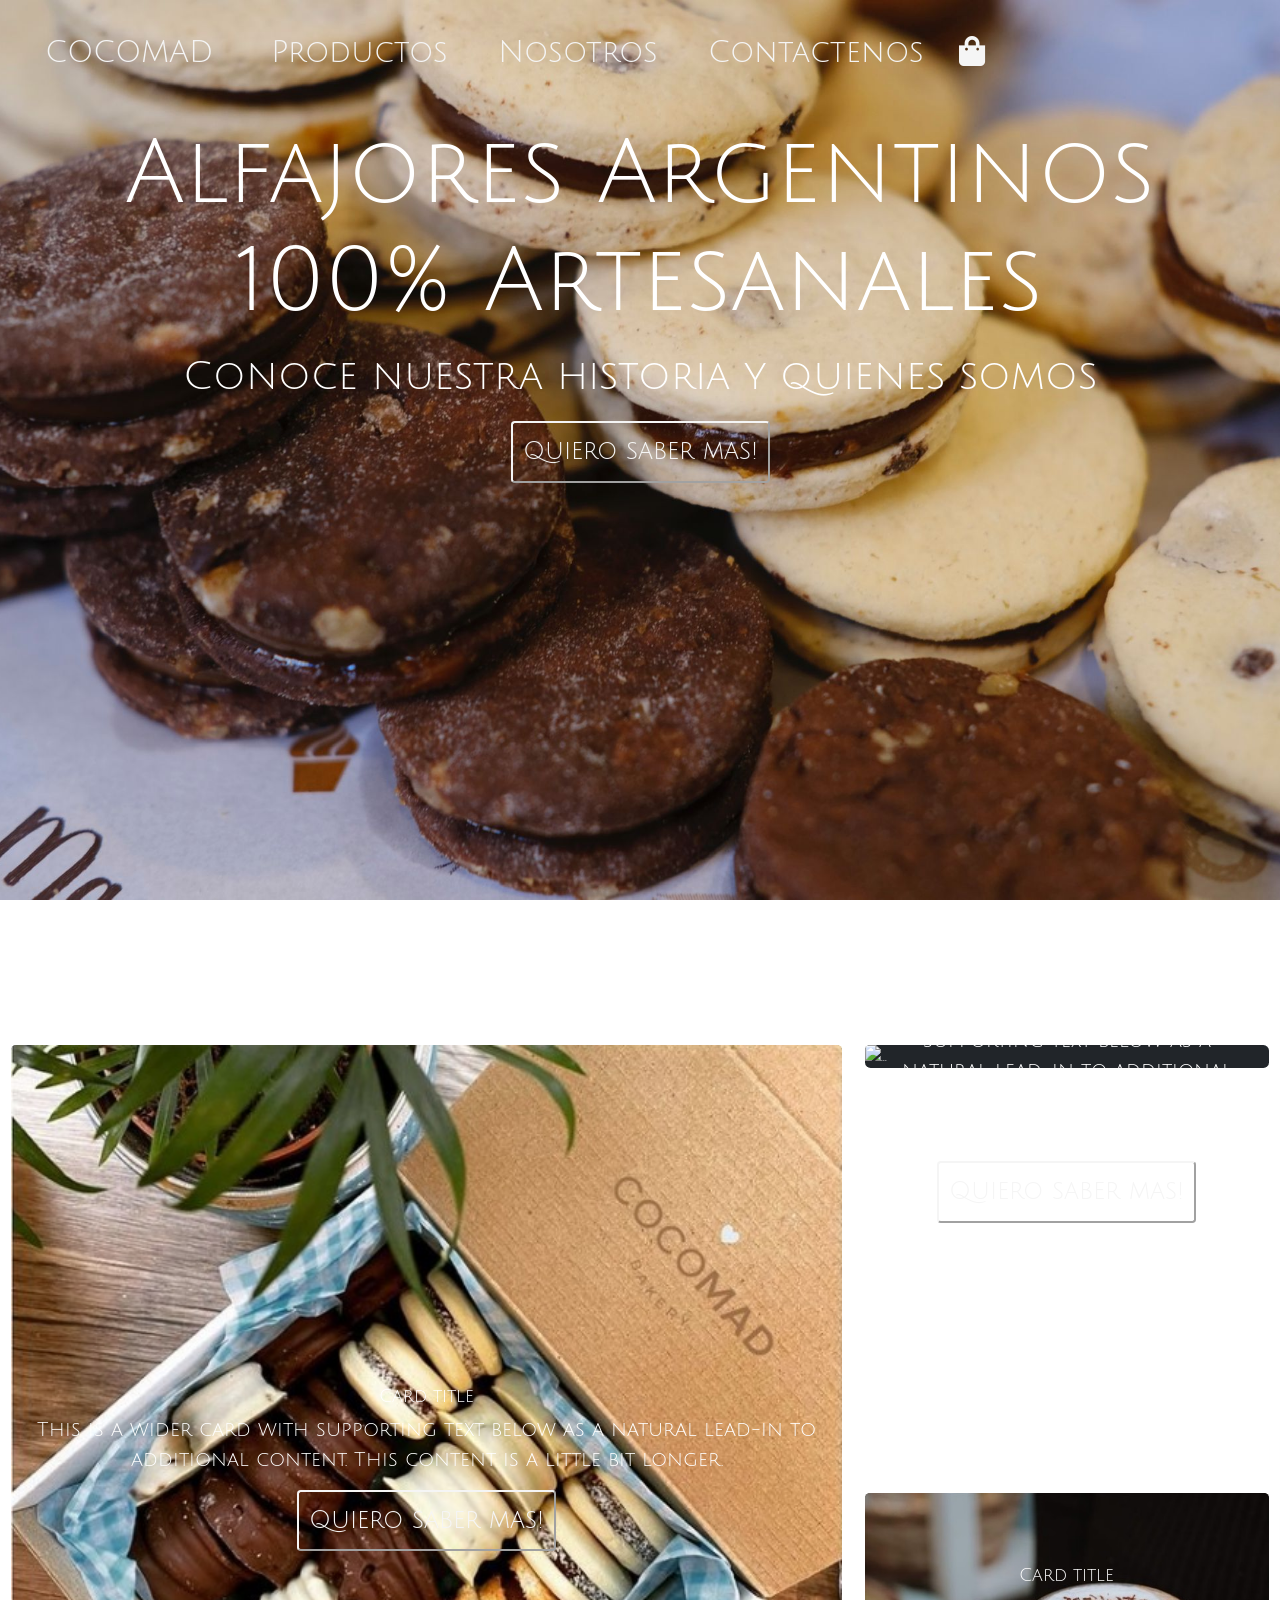
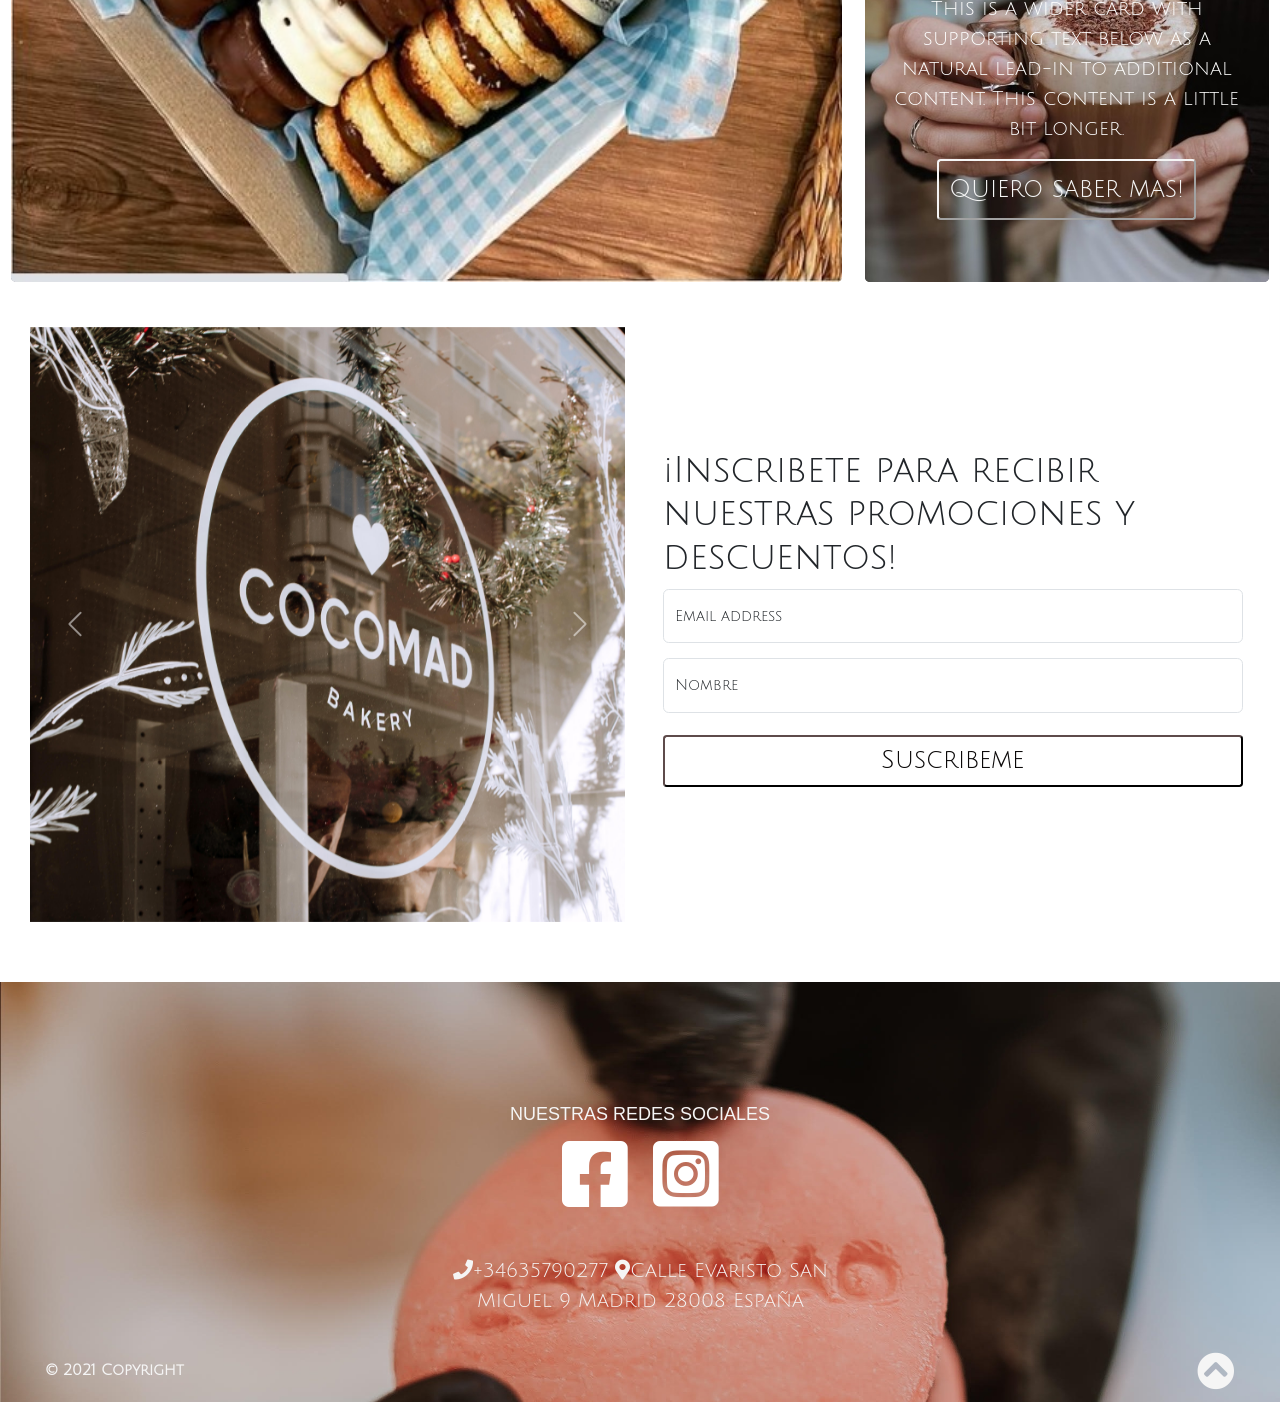
==== commit 4848b16f: "orden carpetas" ====
--- a/cocomad/index.html
+++ b/cocomad/index.html
@@ -34,7 +34,8 @@
                 <a class="ms-2 me-2 p-3" href="nosotros.html">Nosotros</a>
                 <a class="ms-2 me-2 p-3" href="contacto.html">Contactenos</a>
                 <a class="buyer-icon ms-2 me-2" type="button"><i class="fas fa-shopping-bag"></i></a>
-                <a class="burger" data-bs-toggle="offcanvas" href="#navbarOpen" role="button" aria-controls="offcanvasExample"><i class="fas fa-bars"></i></a>
+                <a class="burger" data-bs-toggle="offcanvas" href="#navbarOpen" role="button"
+                    aria-controls="offcanvasExample"><i class="fas fa-bars"></i></a>
             </div>
             <div class="mt-3 text-center efecto-artesanal">
                 <h1>Alfajores Argentinos <br> 100% Artesanales</h1>
@@ -46,7 +47,7 @@
     <!-- off canvas nabvar -->
     <div class="offcanvas offcanvas-start" tabindex="-1" id="navbarOpen" aria-labelledby="offcanvasExampleLabel">
         <div class="d-flex justify-content-end">
-          <button type="button" class="btn-close text-reset" data-bs-dismiss="offcanvas" aria-label="Close"></button>
+            <button type="button" class="btn-close text-reset" data-bs-dismiss="offcanvas" aria-label="Close"></button>
         </div>
         <div class="offcanvas-body d-flex flex-column  align-items-center barranav-open">
             <a href="#home" class="ms-3 me-3 p-3">COCOMAD</a>
@@ -55,7 +56,7 @@
             <a class="nav-links ms-2 me-2 p-3" href="contacto.html">Contactenos</a>
             <a class="buyer-icon-open ms-2 me-2" type="button"><i class="fas fa-shopping-bag"></i></a>
         </div>
-      </div>
+    </div>
 
 
     <main>
@@ -157,12 +158,14 @@
                     <div class="links">
                         <a href=""><i class="fas fa-phone"></i>+34635790277</a>
                         <a href=""><i class="fas fa-map-marker-alt"></i>Calle Evaristo San Miguel
-                            9 Madrid 28008 España</a> 
+                            9 Madrid 28008 España</a>
                     </div>
                 </div>
                 <div class="d-flex align-items-center justify-content-between">
-                   <b>© 2021 Copyright</b> <a href="#" class="volverArriba mt-2"><i class="fas fa-chevron-circle-up"></i></a>
+                    <b>© 2021 Copyright</b> <a href="#" class="volverArriba mt-2"><i
+                            class="fas fa-chevron-circle-up"></i></a>
                 </div>
+            </div>
         </footer>
     </section>
 
